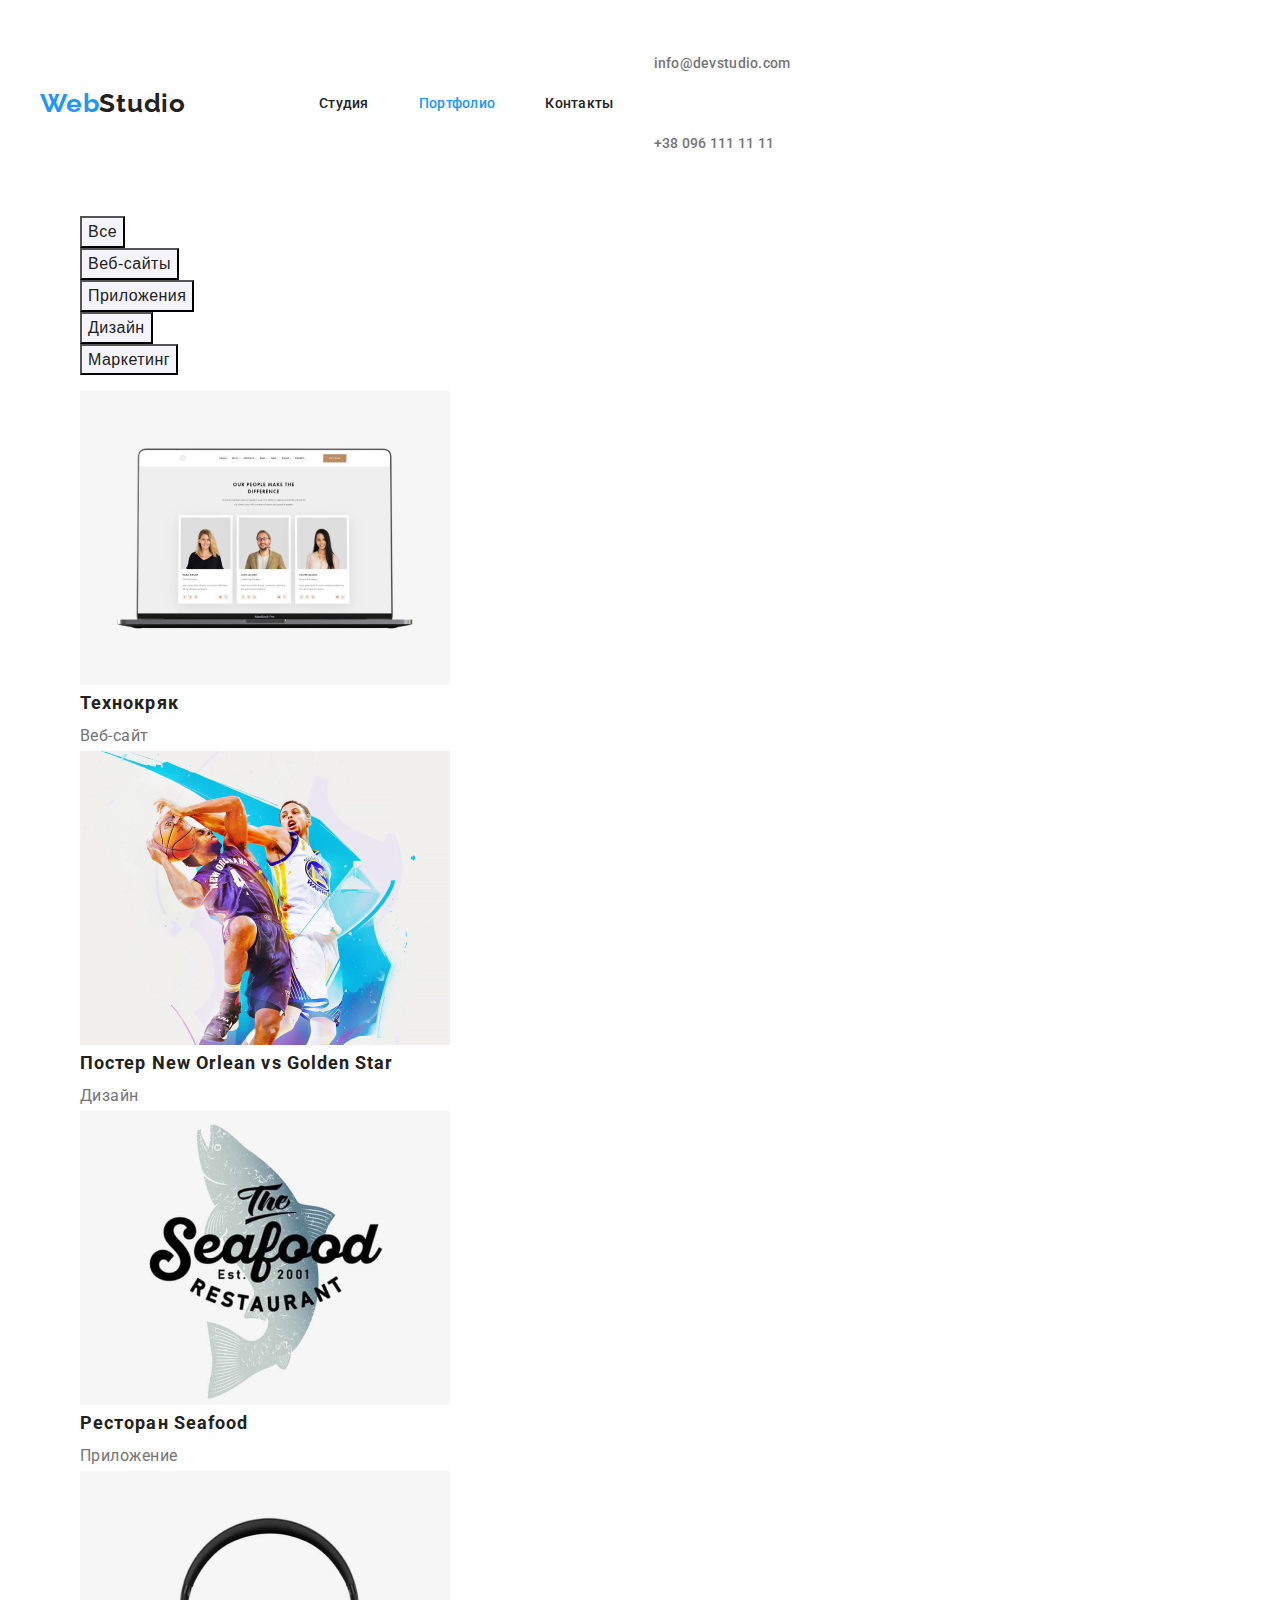
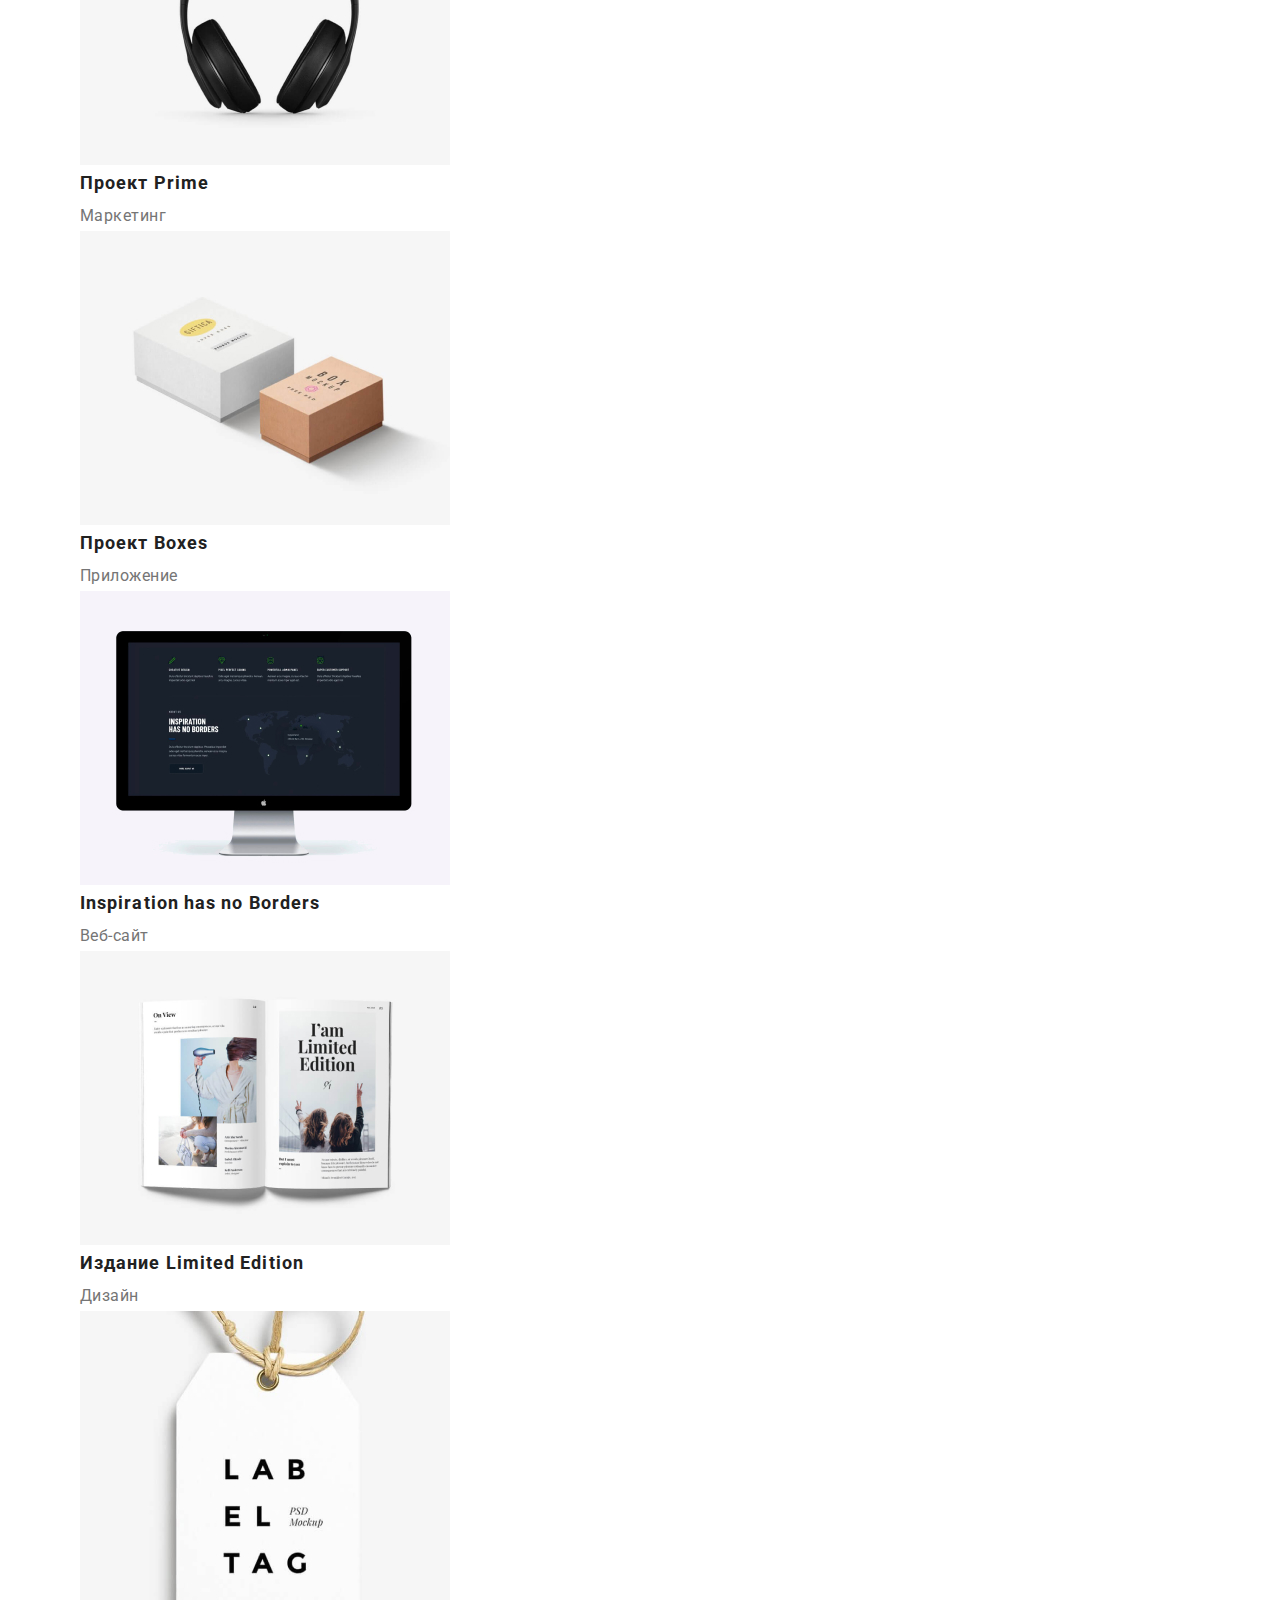
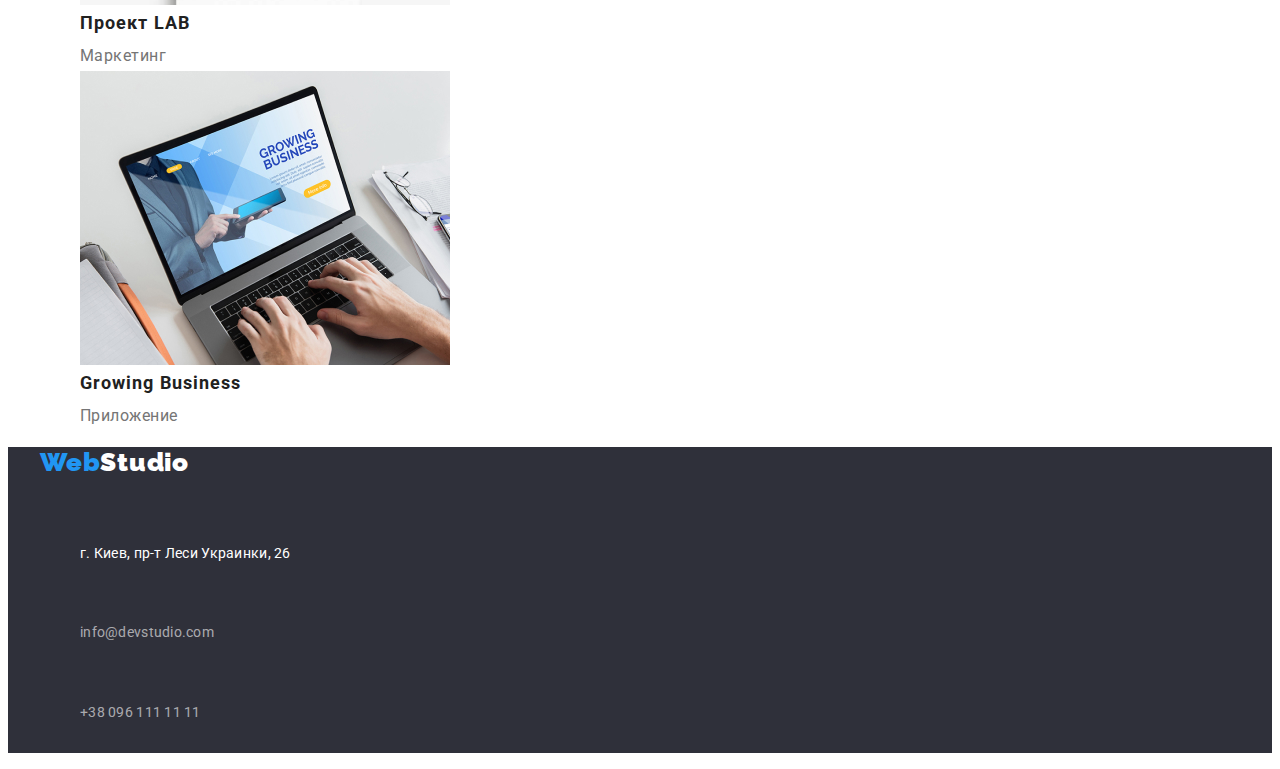
==== portfolio.html @ 12ed93af "changing" ====
<!DOCTYPE html>
<html lang="ru">
<head>
    <meta charset="UTF-8">
    <meta http-equiv="X-UA-Compatible" content="IE=edge">
    <meta name="viewport" content="width=device-width, initial-scale=1.0">
    <title>Портфолио</title>
    <link rel="preconnect" href="https://fonts.gstatic.com">
    <link href="https://fonts.googleapis.com/css2?family=Raleway:wght@700&family=Roboto:wght@400;500;700;900&display=swap"
        rel="stylesheet">
    <link rel="stylesheet" href="https://cdnjs.cloudflare.com/ajax/libs/modern-normalize/1.0.0/modern-normalize.min.css"
        integrity="sha512-ISS7cAi1PEhQ8jnbJpJZMd29NlhNj4AWYyLOSp2CE/CsHxTCu+r+t0D2yoJudVrd0/8fTVPUVDzY5Tvli75u/g=="
        crossorigin="anonymous" />
 
    <link rel="stylesheet" href="./css/styles.css">
</head>
<body>
    <!-- header-->
    <header class="header" >
        <div class="container header">
        <nav class ="navigation">
    <a class="logo logo-f link" href="./index.html"><span class="logo-web ">Web</span>Studio </a>
    <ul class="navigation-list list">
        <li class="navigation-item"><a class="navigation-link1 link" href="./index.html" >Студия</a></li>
        <li class="navigation-item"><a class="navigation-link1 link current" href="./portfolio.html" >Портфолио</a></li>
        <li class="navigation-item" ><a class="navigation-link1 link" href="" >Контакты</a>    </li>
    </ul>
</nav>
    <ul class="contact list">
        <li class="navigation-item"> <a class="navigation-link link" href="mailto:info@devstudio.com">info@devstudio.com</a></li>
        <li class="navigation-item"> <a class="navigation-link link"  href="tel:+380961111111">+38 096 111 11 11</a></li>
    </ul>
    </div>
    
    </header>

    <main>
         <!--Portfolio-->
      <section>
          <div class="container">
        <h1 class="visually-hidden">Портфолио</h1>
        
            
            <ul class="filter-list list">
                <li class="filter-item">
                    <button class="modal-btn-filter" type="button">Все</button>
                </li>
            
                <li class="filter-item">
                    <button class="modal-btn-filter" type="button">Веб-сайты</button>
                </li>
            
                <li class="filter-item">
                    <button class="modal-btn-filter" type="button">Приложения</button>
                </li>
            
                <li class="filter-item">
                    <button class="modal-btn-filter" type="button">Дизайн</button>
                </li>
            
                <li class="filter-item">
                    <button class="modal-btn-filter" type="button">Маркетинг</button>
                </li>
            </ul>
                
                <ul class="gallery-list list">
                    <li class="gallery-list-item">
                        <a class="gallery-list-link link" href="">
                            <img class="gallery-list-img" src="./images/portfolio/img1.jpg" alt="сайт веб-разработчиков">
                            <div class="image-1">
                            <h3 class="gallery-list-title">Технокряк</h3>
                            <p class="gallery-list-position">Веб-сайт</p>
                            </div>
                        </a>
                    </li>
                
                    <li class="gallery-list-item">
                        <a class="gallery-list-link link" href="">
                            <img class="gallery-list-img" src="./images/portfolio/img2.jpg" alt="баскетбольный постер">
                            <div class="image-1">
                            <h3 class="gallery-list-title">Постер New Orlean vs Golden Star</h3>
                            <p class="gallery-list-position">Дизайн</p>
                            </div>
                        </a>
                    </li>
                
                    <li class="gallery-list-item">
                        <a class="gallery-list-link link" href="">
                            <img class="gallery-list-img" src="./images/portfolio/img3.jpg" alt="логотип ресторана">
                            <div class="image-1">
                            <h3 class="gallery-list-title">Ресторан Seafood</h3>
                            <p class="gallery-list-position">Приложение</p>
                            </div>
                        </a>
                    </li>
                
                    <li class="gallery-list-item">
                        <a class="gallery-list-link link" href="">
                            <img class="gallery-list-img" src="./images/portfolio/img4.jpg" alt="наушники">
                            <div class="image-1">
                            <h3 class="gallery-list-title">Проект Prime</h3>
                            <p class="gallery-list-position">Маркетинг</p>
                            </div>
                        </a>
                    </li>
                
                    <li class="gallery-list-item">
                        <a class="gallery-list-link link" href="">
                            <img class="gallery-list-img" src="./images/portfolio/img5.jpg" alt="лежат две коробки">
                            <div class="image-1">
                            <h3 class="gallery-list-title">Проект Boxes</h3>
                            <p class="gallery-list-position">Приложение</p>
                            </div>
                        </a>
                    </li>
                
                    <li class="gallery-list-item">
                        <a class="gallery-list-link link" href="">
                            <img class="gallery-list-img" src="./images/portfolio/img6.jpg" alt="монитор на котором открыт сайт">
                            <div class="image-1">
                            <h3 class="gallery-list-title" lang="en">Inspiration has no Borders</h3>
                            <p class="gallery-list-position">Веб-сайт</p>
                            </div>
                        </a>
                    </li>
                
                    <li class="gallery-list-item">
                        <a class="gallery-list-link link" href="">
                            <img class="gallery-list-img" src="./images/portfolio/img7.jpg" alt="открытая книга">
                            <div class="image-1">
                            <h3 class="gallery-list-title">Издание Limited Edition</h3>
                            <p class="gallery-list-position">Дизайн</p>
                            </div>
                        </a>
                    </li>
                
                    <li class="gallery-list-item">
                        <a class="gallery-list-link link" href="">
                            <img class="gallery-list-img" src="./images/portfolio/img8.jpg" alt="бирка с подписью label tag ">
                            <div class="image-1">
                            <h3 class="gallery-list-title">Проект LAB</h3>
                            <p class="gallery-list-position">Маркетинг</p>
                            </div>
                        </a>
                    </li>
                
                    <li class="gallery-list-item">
                        <a class="gallery-list-link link" href="">
                            <img class="gallery-list-img" src="./images/portfolio/img9.jpg" alt="мужчина работает за ноутбуком">
                            <div class="image-1">
                            <h3 class="gallery-list-title" lang="en">Growing Business</h3>
                            <p class="gallery-list-position">Приложение</p>
                        </a>
                    </li>
                </ul>
            </div>
             </section>
            </main>

           <!--Contact information-->
    <footer class="footer">
        <div class="container">
        
        <a class="logo logo-2 link" href="./index.html"><span class="logo-web ">Web</span>Studio </a>
            <address class="address">     
         <ul class="address-list list">      
            <li class="navigation-item"><a class="navigation-2 link" href="https://goo.gl/maps/1tTXgN1BTGEtPTfN8" target="_blank" rel="noopener noreferrer"> г. Киев, пр-т Леси Украинки, 26</a></li>
            <li class="navigation-item"><a class="navigation-1 link" href="mailto:info@devstudio.com">info@devstudio.com</a></li>
            <li class="navigation-item"><a class="navigation-1 link" href="tel:380961111111">+38 096 111 11 11</a>
            </li>
        </ul>
        </address>
    </div>
    </footer>


</body>
</html>
---- css/styles.css ----
:root {
  --main-font: "Roboto", sans-serif;
  --secondary-font: "Raleway", sans-serif;
  --primary-text-colour: #757575;
  --title-text-colour: #ffffff;
  --secondary-title-text-colour: #212121;
  --primary-bg-colour: #ffffff;
  --secondary-bg-colour: #2f303a;
  --third-bg-colour: #188ce8;
  --accent-colour: #2196f3;
  --fourth-bg-colour: #f5f4fa;
  --footer-colour: rgba(255, 255, 255, 0.6);
  --our-team-color: #e5e5e5;
}
body {
  background-color: var(--primary-bg-colour);
  color: var(--primary-text-colour);
  font-family: var(--main-font);
}
h1,
h2,
h3,
p {
  margin: 0;
}
ul, {
  margin: 0;
  padding: 0;
}
img {
  display: block;
}

.link {
  text-decoration: none;
}
.list {
  list-style: none;
}
.address {
  font-style: normal;
}

.visually-hidden {
  position: absolute !important;
  clip: rect(1px 1px 1px 1px); /* IE6, IE7 */
  clip: rect(1px, 1px, 1px, 1px);
  padding: 0 !important;
  border: 0 !important;
  height: 1px !important;
  width: 1px !important;
  overflow: hidden;
}
.container {
  width: 1200px;
  margin: 0 auto;
  padding-left: 15px;
  padding-right: 15px;
}

/* COMPONENTS */
.modal-btn {
  font-weight: 700;
  font-size: 16px;
  line-height: 1.87;
  display: flex;
  align-items: center;
  text-align: center;
  letter-spacing: 0.06em;
  cursor: pointer;
  color: var(--primary-bg-colour);
  background-color: var(--accent-colour);
}
.modal-btn:hover,
.modal-btn:focus {
  background-color: var(--third-bg-colour);
  color: var(--primary-bg-colour);
}
.modal-btn-filter {
  font-weight: 500;
  font-size: 16px;
  line-height: 1.62;
  align-items: center;
  text-align: center;
  letter-spacing: 0.03em;
  cursor: pointer;
  color: var(--secondary-title-text-colour);
  background-color: var(--fourth-bg-colour);
}
.modal-btn-filter:hover,
.modal-btn-filter:focus {
  background-color: var(--accent-colour);
  color: var(--primary-bg-colour);
}
/* Logo */
.logo {
  font-family: var(--secondary-font);
  font-weight: 900;
  font-size: 26px;
  line-height: 1.19;
  letter-spacing: 0.03em;
  display: inline-block;
}
.logo-f {
  color: var(--secondary-title-text-colour);
  font-weight: bold;
  margin-right: 93px;
  padding-top: 24px;
  padding-bottom: 25px;
}
.logo-web {
  font-size: 26px;
  line-height: 1.19;
  color: var(--accent-colour);
}
.logo-2 {
  color: var(--primary-bg-colour);
  margin-bottom: 20px;
}
.work-title {
  font-weight: 700;
  font-size: 36px;
  line-height: 1.16;
  text-align: center;
  letter-spacing: 0.03em;
  color: var(--secondary-title-text-colour);
}
/*  END COMPONENTS  */
/*  HEADER  */
.header .container {
  display: flex;
  align-items: center;
}.navigation {
  display: flex;
  align-items: center;  
}
.navigation-list {
  display: flex;
  align-items: center;
}
.navigation-item:not(:last-child) {
  margin-right: 50px;
}
.navigation-list {
  display: flex;
  align-items: center;
  margin-left: auto;
}
.navigation-item:not(:last-child) {
  margin-right: 50px;
}


.navigation-link {
  font-family: var(--main-font);
  font-weight: 500;
  font-size: 14px;
  line-height: 1.14;
  letter-spacing: 0.02em;
  color: var(--primary-text-colour);
  padding-top: 32px;
  padding-bottom: 32px;
  display: block;
}
.navigation-link1 {
  font-family: var(--main-font);
  font-weight: 500;
  font-size: 14px;
  line-height: 1.14;
  letter-spacing: 0.02em;
  color: var(--secondary-title-text-colour);
  padding-top: 32px;
  padding-bottom: 32px;
  display: block;
}
.navigation-1 {
  font-family: var(--main-font);
  font-weight: 400;
  font-size: 14px;
  line-height: 1.14;
  letter-spacing: 0.02em;
  color: var(--footer-colour);
  padding-top: 32px;
  padding-bottom: 32px;
  display: block;
}
.navigation-2 {
  font-family: var(--main-font);
  font: weight 400px; 
  font-size: 14px;
  line-height: 1.14;
  letter-spacing: 0.02em;
  color: var(--title-text-colour);
  padding-top: 32px;
  padding-bottom: 32px;
  display: block;
}
.navigation-link1:hover,
.navigation-link1:focus,
.navigation-link1:active {
  color: var(--accent-colour);
}
.navigation-link:hover,
.navigation-link:focus,
.navigation-link:active {
  color: var(--accent-colour);
}
.current {
  color: var(--accent-colour);
}
/*  END HEADER  */
/*   HERO  */
.hero {
  background-color: var(--secondary-bg-colour);
}
.hero-title {
  font-weight: 700;
  font-size: 44px;
  line-height: 1.36;
  text-align: center;
  letter-spacing: 0.06em;
  text-transform: uppercase;
  color: var(--primary-bg-colour);
}
/*  END HERO  */
/*     SOFTSKILLS    */
.feature-title {
  font-weight: 700;
  font-size: 14px;
  line-height: 1.14;
  letter-spacing: 0.03em;
  text-transform: uppercase;
  color: var(--secondary-title-text-colour);
}
.feature-text {
  font-weight: 400;
  font-size: 14px;
  line-height: 1.71;
  letter-spacing: 0.03em;
}
/*   END SOFTSKILLS */
/*    What we are we doing   */
/*    END What  we are doing  */
/*  OUR TEAM   */
.team-list-title {
  font-weight: 500;
  font-size: 16px;
  line-height: 1.19;
  text-align: center;
  letter-spacing: 0.03em;
  color: var(--secondary-title-text-colour);
}
.team-list-position {
  font-weight: 400;
  font-size: 16px;
  line-height: 1.19;
  text-align: center;
  letter-spacing: 0.03em;
}
.team {
  background-color: var(--our-team-color);
}
/*      END OUR TEAM       */
/*   FOOTER     */
.footer {
  background-color: var(--secondary-bg-colour);
}
/*   END FOOTER   */
/*   GALLERY  */
.gallery-list-title {
  font-weight: 700;
  font-size: 18px;
  line-height: 2;
  letter-spacing: 0.06em;
  color: var(--secondary-title-text-colour);
}
.gallery-list-position {
  font-weight: 400;
  font-size: 16px;
  line-height: 1.87;
  letter-spacing: 0.03em;
  color: var(--primary-text-colour);
}
/*  END GALLERY    */
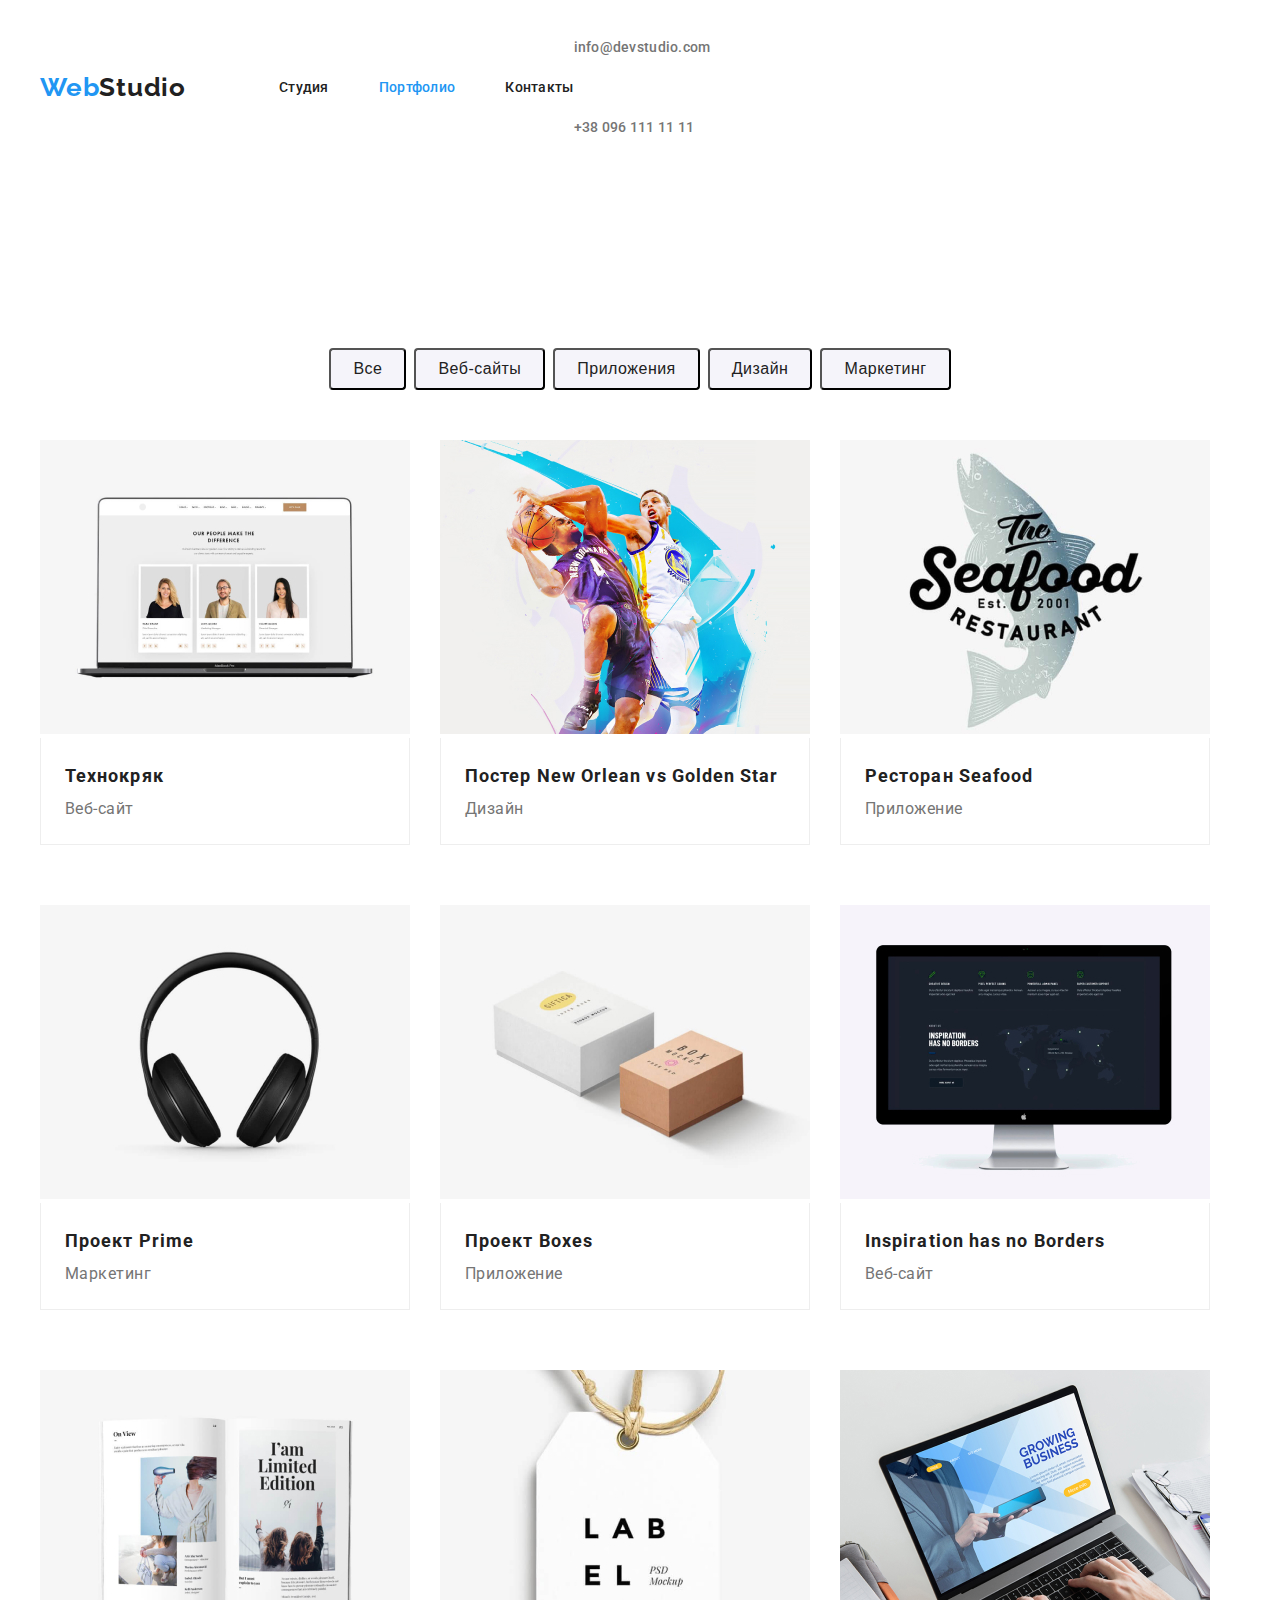
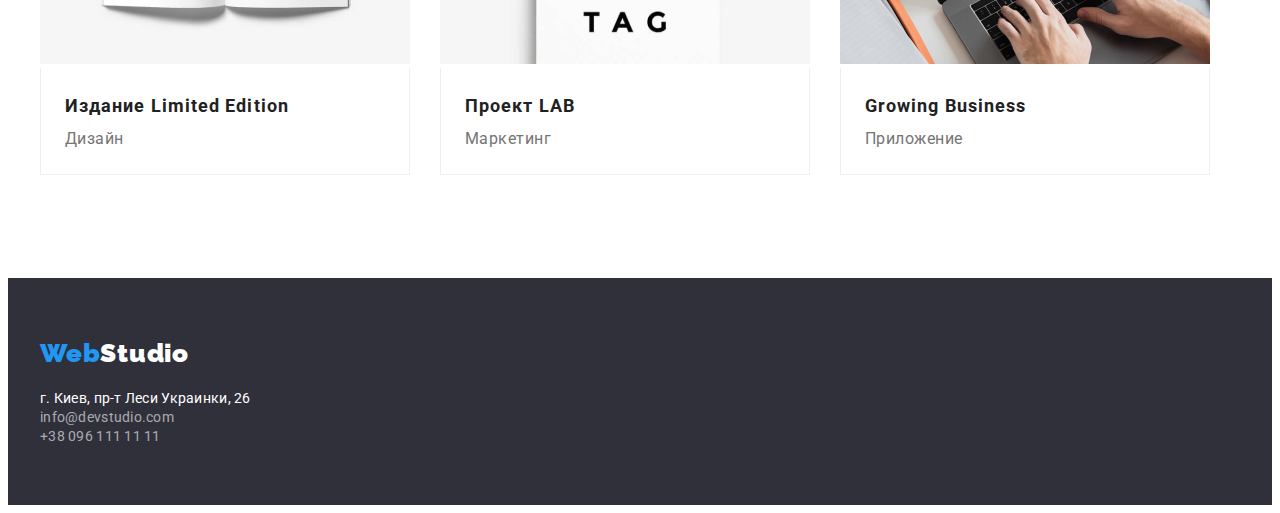
==== commit e2b7322d: "changing" ====
--- a/portfolio.html
+++ b/portfolio.html
@@ -36,7 +36,7 @@
 
     <main>
          <!--Portfolio-->
-      <section>
+      <section  class="gallery">
           <div class="container">
         <h1 class="visually-hidden">Портфолио</h1>
         
--- a/css/styles.css
+++ b/css/styles.css
@@ -23,11 +23,12 @@
 p {
   margin: 0;
 }
-ul, {
+ul,
+ol {
   margin: 0;
   padding: 0;
 }
-img {
+.img {
   display: block;
 }
 
@@ -59,39 +60,8 @@
 }
 
 /* COMPONENTS */
-.modal-btn {
-  font-weight: 700;
-  font-size: 16px;
-  line-height: 1.87;
-  display: flex;
-  align-items: center;
-  text-align: center;
-  letter-spacing: 0.06em;
-  cursor: pointer;
-  color: var(--primary-bg-colour);
-  background-color: var(--accent-colour);
-}
-.modal-btn:hover,
-.modal-btn:focus {
-  background-color: var(--third-bg-colour);
-  color: var(--primary-bg-colour);
-}
-.modal-btn-filter {
-  font-weight: 500;
-  font-size: 16px;
-  line-height: 1.62;
-  align-items: center;
-  text-align: center;
-  letter-spacing: 0.03em;
-  cursor: pointer;
-  color: var(--secondary-title-text-colour);
-  background-color: var(--fourth-bg-colour);
-}
-.modal-btn-filter:hover,
-.modal-btn-filter:focus {
-  background-color: var(--accent-colour);
-  color: var(--primary-bg-colour);
-}
+
+
 /* Logo */
 .logo {
   font-family: var(--secondary-font);
@@ -173,28 +143,7 @@
   padding-bottom: 32px;
   display: block;
 }
-.navigation-1 {
-  font-family: var(--main-font);
-  font-weight: 400;
-  font-size: 14px;
-  line-height: 1.14;
-  letter-spacing: 0.02em;
-  color: var(--footer-colour);
-  padding-top: 32px;
-  padding-bottom: 32px;
-  display: block;
-}
-.navigation-2 {
-  font-family: var(--main-font);
-  font: weight 400px; 
-  font-size: 14px;
-  line-height: 1.14;
-  letter-spacing: 0.02em;
-  color: var(--title-text-colour);
-  padding-top: 32px;
-  padding-bottom: 32px;
-  display: block;
-}
+
 .navigation-link1:hover,
 .navigation-link1:focus,
 .navigation-link1:active {
@@ -212,6 +161,14 @@
 /*   HERO  */
 .hero {
   background-color: var(--secondary-bg-colour);
+  text-align: center;
+  padding-top: 0;
+  padding-bottom: 0;
+  margin-bottom: 94px;
+}
+.hero .container {
+  padding-top: 200px;
+  padding-bottom: 200px;
 }
 .hero-title {
   font-weight: 700;
@@ -221,9 +178,49 @@
   letter-spacing: 0.06em;
   text-transform: uppercase;
   color: var(--primary-bg-colour);
+  margin-bottom: 30px;
+}
+.modal-btn {
+  font-weight: 700;
+  font-size: 16px;
+  line-height: 1.87;
+  display: flex;
+  align-items: center;
+  text-align: center;
+  letter-spacing: 0.06em;
+  cursor: pointer;
+  color: var(--primary-bg-colour);
+  background-color: var(--accent-colour);
+  display: inline-block;
+  padding: 10px 32px;
+  min-width: 200px;
+  min-height: 50px;
+  box-shadow: 0px 4px 4px rgba(0, 0, 0, 0.15);
+  border-radius: 4px;
+}
+
+.modal-btn:hover,
+.modal-btn:focus {
+  background-color: var(--third-bg-colour);
+  color: var(--primary-bg-colour);
 }
 /*  END HERO  */
 /*     SOFTSKILLS    */
+.feature {
+  margin-bottom: 94px;
+}
+.container .feature-list {
+  display: flex;
+}
+.feature-list .feature-list-item {
+  width: calc(100%/4-90px);
+  margin-right: 30px;
+
+}
+.feature-list .feature-list-item:last-child {
+  margin-right: 0;
+}
+
 .feature-title {
   font-weight: 700;
   font-size: 14px;
@@ -231,6 +228,7 @@
   letter-spacing: 0.03em;
   text-transform: uppercase;
   color: var(--secondary-title-text-colour);
+  margin-bottom: 10px;
 }
 .feature-text {
   font-weight: 400;
@@ -240,8 +238,57 @@
 }
 /*   END SOFTSKILLS */
 /*    What we are we doing   */
+
+.work {
+  padding-top: 94px;
+  padding-bottom: 94px;
+}
+
+.work-list {
+  display: flex;
+}
+.work-list .item {
+  width: calc(100%/3-60px);
+  margin-right: 30px;
+} 
+ .work-list .item :last-child {
+  margin-right: 0;
+}
+
 /*    END What  we are doing  */
 /*  OUR TEAM   */
+.team .container {
+  padding-top: 94px;
+  padding-bottom: 94px;
+}
+.work-title {
+  margin-bottom: 50px;
+}
+
+.team-list {
+  display: flex;
+}
+.team-list .team-list-item {
+  width: calc(100%/4-90px);
+  margin-right: 30px;
+  background: var(--primary-bg-colour);
+
+  box-shadow: 0px 1px 3px rgba(0, 0, 0, 0.12), 0px 1px 1px rgba(0, 0, 0, 0.14), 0px 2px 1px rgba(0, 0, 0, 0.2);
+  border-radius: 0px 0px 4px 4px;
+  
+}
+.team-list .team-list-item:last-child {
+  margin-right: o;
+}
+.image {
+  padding-top: 30px;
+  padding-bottom: 30px;
+  text-align: center;
+}
+
+.team-list-img {
+  margin-bottom: 30px;
+}
 .team-list-title {
   font-weight: 500;
   font-size: 16px;
@@ -249,6 +296,7 @@
   text-align: center;
   letter-spacing: 0.03em;
   color: var(--secondary-title-text-colour);
+  margin-bottom: 10px;
 }
 .team-list-position {
   font-weight: 400;
@@ -265,13 +313,114 @@
 .footer {
   background-color: var(--secondary-bg-colour);
 }
+.footer .container {
+  padding-top: 60px;
+  padding-bottom: 60px;
+}
+.navigation-1 {
+  font-family: var(--main-font);
+  font-weight: 400;
+  font-size: 14px;
+  line-height: 1.14;
+  letter-spacing: 0.02em;
+  color: var(--footer-colour); 
+}
+.navigation-2 {
+  font-family: var(--main-font);
+  font: weight 400px; 
+  font-size: 14px;
+  line-height: 1.14;
+  letter-spacing: 0.02em;
+  color: var(--title-text-colour);
+  }
+
+
 /*   END FOOTER   */
 /*   GALLERY  */
+.border-header {
+  border-bottom: 1px solid #ececec;
+}
+.filter-list {
+  display: flex;
+  justify-content: center;
+}
+.filter-item {
+  margin-bottom: 50px;
+}
+.filter-item:not(:last-child) {
+  margin-right: 8px;
+}
+.modal-btn-filter {
+  font-weight: 500;
+  font-size: 16px;
+  line-height: 1.62;
+  align-items: center;
+  text-align: center;
+  letter-spacing: 0.03em;
+  cursor: pointer;
+  display: inline-block;
+  color: var(--secondary-title-text-colour);
+  background-color: var(--fourth-bg-colour);
+  border-radius: 4px;
+  padding: 6px 22px;
+
+  min-width: 73px;
+}
+.modal-btn-filter:hover,
+.modal-btn-filter:focus {
+  background-color: var(--accent-colour);
+  color: var(--primary-bg-colour);
+  box-shadow: 0px 3px 1px rgba(0, 0, 0, 0.1), 0px 1px 2px rgba(0, 0, 0, 0.08),
+    0px 2px 2px rgba(0, 0, 0, 0.12);
+  border-radius: 4px;
+  border-color: var(--accent-color);
+} 
+
+.gallery {
+  padding-top: 180px;
+  padding-bottom: 88px;
+}
+.gallery-list-item {
+  width: calc(100%/3-60px);
+  margin-right: 30px;
+  padding-bottom: 30px;
+  background: var(--primary-bg-colour);
+}
 .gallery-list-title {
   font-weight: 700;
   font-size: 18px;
   line-height: 2;
   letter-spacing: 0.06em;
+  color: var(--secondary-title-text-colour);
+}
+.gallery-list-item:nth-child(3n) {
+  margin-right: 0;
+}
+.gallery-list-item:nth-last-child(-n + 3) {
+  margin-bottom: 0;
+}
+.gallery-list {
+  display: flex;
+  flex-wrap: wrap;
+  margin: -15px;
+}
+.gallery-list-item {
+  margin: 15px;
+  width: 370px;
+}
+.image-1 {
+  padding: 20px 24px;
+  background: #ffffff;
+  border-right: 1px solid #eeeeee;
+  border-bottom: 1px solid #eeeeee;
+  border-left: 1px solid #eeeeee;
+}
+.gallery-list-title {
+  font-weight: 700;
+  font-size: 18px;
+  line-height: 2;
+  letter-spacing: 0.06em;
+
   color: var(--secondary-title-text-colour);
 }
 .gallery-list-position {
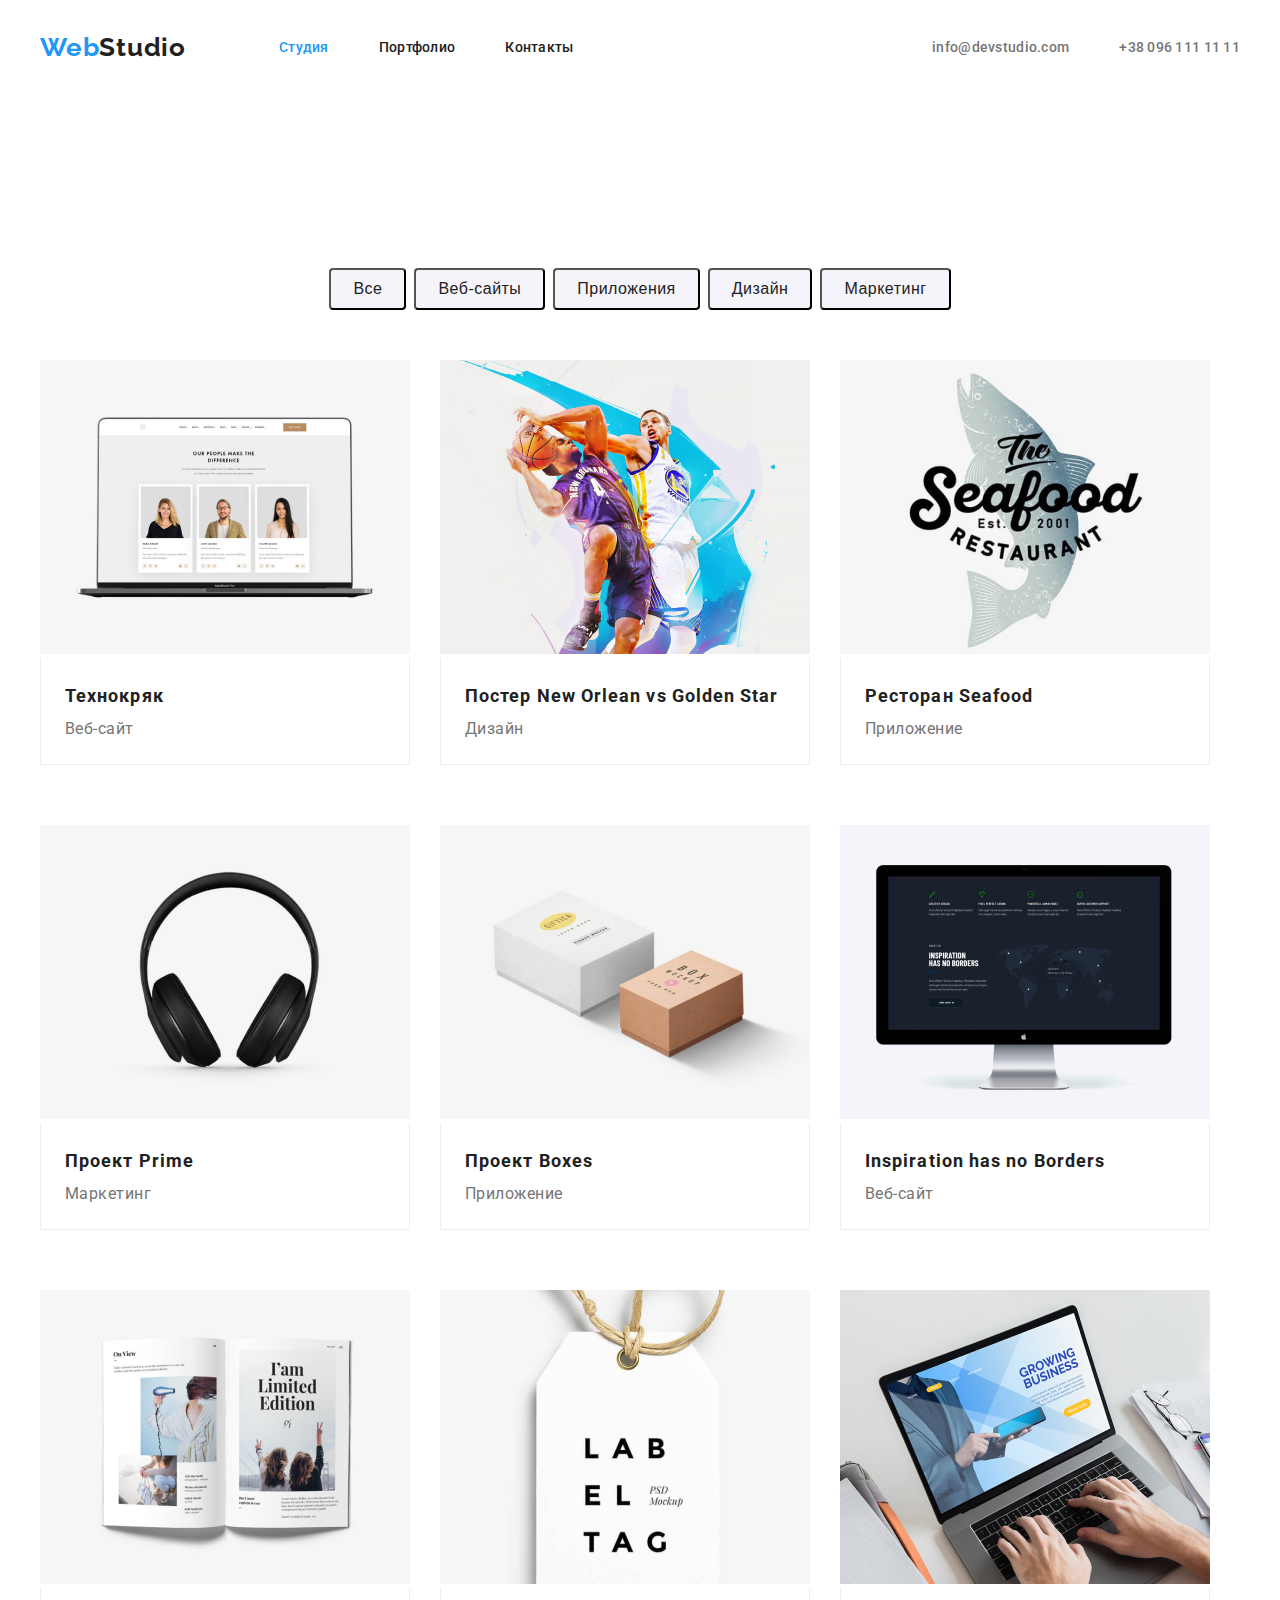
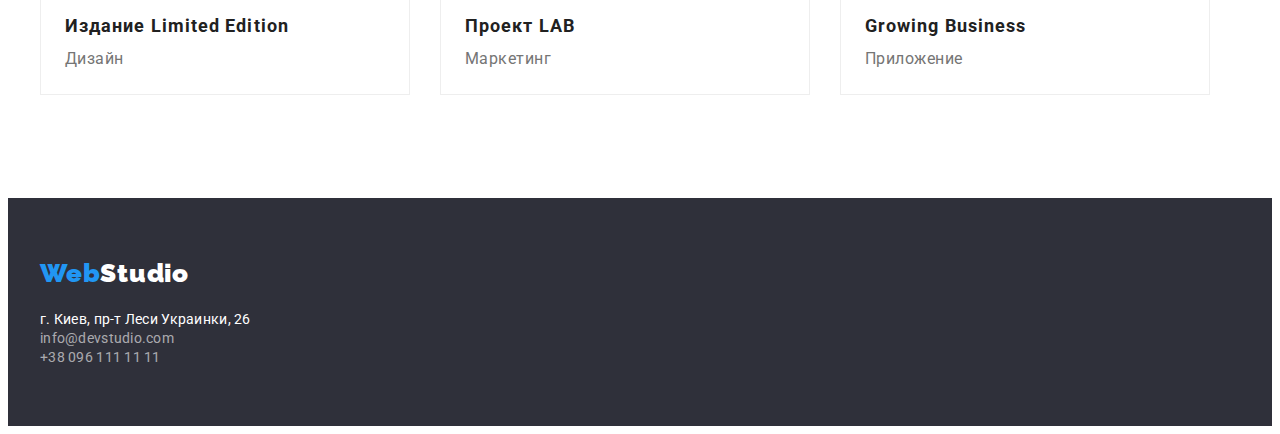
==== commit 77f0b84a: "changing" ====
--- a/portfolio.html
+++ b/portfolio.html
@@ -21,22 +21,21 @@
         <nav class ="navigation">
     <a class="logo logo-f link" href="./index.html"><span class="logo-web ">Web</span>Studio </a>
     <ul class="navigation-list list">
-        <li class="navigation-item"><a class="navigation-link1 link" href="./index.html" >Студия</a></li>
-        <li class="navigation-item"><a class="navigation-link1 link current" href="./portfolio.html" >Портфолио</a></li>
+        <li class="navigation-item"><a class="navigation-link1 link current" href="./portfolio.html" >Студия</a></li>
+        <li class="navigation-item"><a class="navigation-link1 link" href="./portfolio.html" >Портфолио</a></li>
         <li class="navigation-item" ><a class="navigation-link1 link" href="" >Контакты</a>    </li>
     </ul>
 </nav>
-    <ul class="contact list">
+    <ul class="navigation-list list">
         <li class="navigation-item"> <a class="navigation-link link" href="mailto:info@devstudio.com">info@devstudio.com</a></li>
         <li class="navigation-item"> <a class="navigation-link link"  href="tel:+380961111111">+38 096 111 11 11</a></li>
     </ul>
-    </div>
-    
+</div>
     </header>
 
     <main>
          <!--Portfolio-->
-      <section  class="gallery">
+         <section class="gallery">
           <div class="container">
         <h1 class="visually-hidden">Портфолио</h1>
         
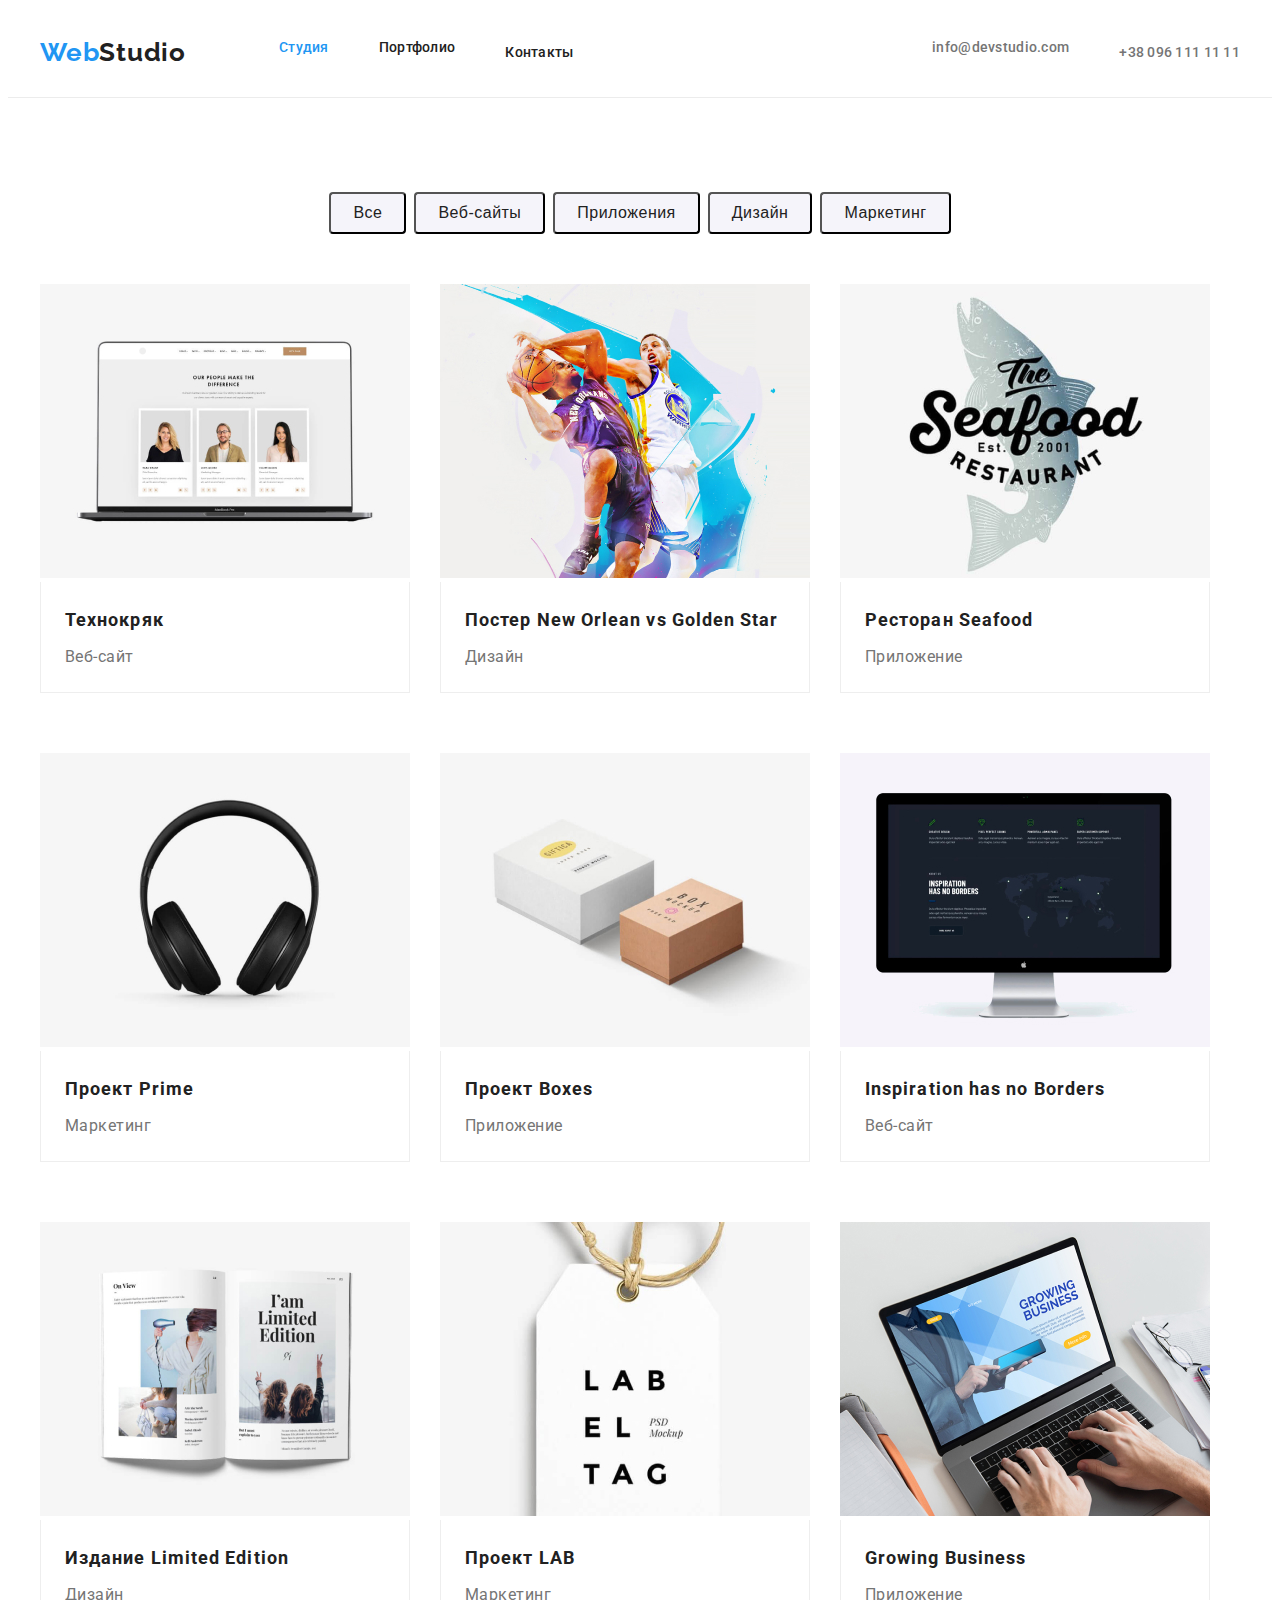
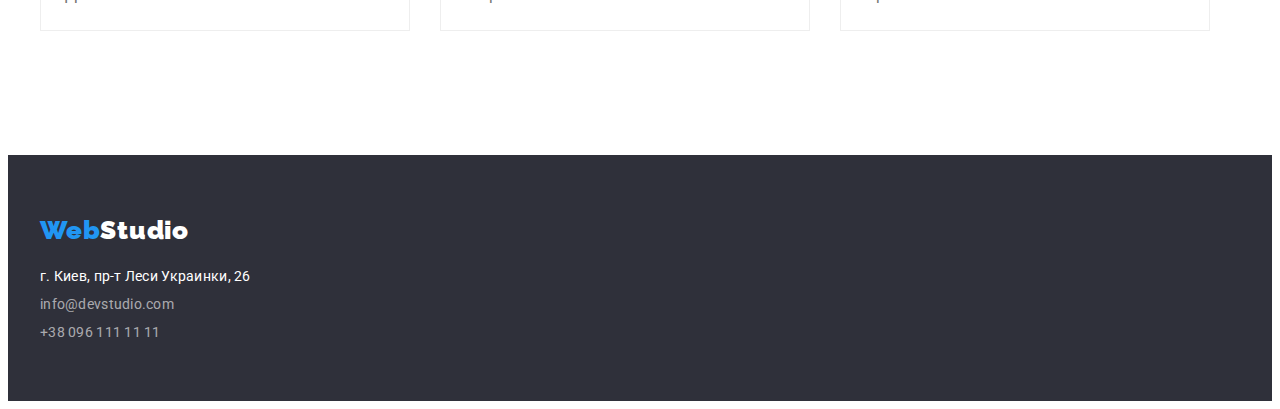
==== commit c4e7b991: "changing" ====
--- a/portfolio.html
+++ b/portfolio.html
@@ -16,7 +16,7 @@
 </head>
 <body>
     <!-- header-->
-    <header class="header" >
+    <header class="header border-header" >
         <div class="container header">
         <nav class ="navigation">
     <a class="logo logo-f link" href="./index.html"><span class="logo-web ">Web</span>Studio </a>
@@ -67,7 +67,7 @@
                         <a class="gallery-list-link link" href="">
                             <img class="gallery-list-img" src="./images/portfolio/img1.jpg" alt="сайт веб-разработчиков">
                             <div class="image-1">
-                            <h3 class="gallery-list-title">Технокряк</h3>
+                            <h2 class="gallery-list-title">Технокряк</h2>
                             <p class="gallery-list-position">Веб-сайт</p>
                             </div>
                         </a>
@@ -77,7 +77,7 @@
                         <a class="gallery-list-link link" href="">
                             <img class="gallery-list-img" src="./images/portfolio/img2.jpg" alt="баскетбольный постер">
                             <div class="image-1">
-                            <h3 class="gallery-list-title">Постер New Orlean vs Golden Star</h3>
+                            <h2 class="gallery-list-title">Постер New Orlean vs Golden Star</h2>
                             <p class="gallery-list-position">Дизайн</p>
                             </div>
                         </a>
@@ -87,7 +87,7 @@
                         <a class="gallery-list-link link" href="">
                             <img class="gallery-list-img" src="./images/portfolio/img3.jpg" alt="логотип ресторана">
                             <div class="image-1">
-                            <h3 class="gallery-list-title">Ресторан Seafood</h3>
+                            <h2 class="gallery-list-title">Ресторан Seafood</h2>
                             <p class="gallery-list-position">Приложение</p>
                             </div>
                         </a>
@@ -97,7 +97,7 @@
                         <a class="gallery-list-link link" href="">
                             <img class="gallery-list-img" src="./images/portfolio/img4.jpg" alt="наушники">
                             <div class="image-1">
-                            <h3 class="gallery-list-title">Проект Prime</h3>
+                            <h2 class="gallery-list-title">Проект Prime</h2>
                             <p class="gallery-list-position">Маркетинг</p>
                             </div>
                         </a>
@@ -107,7 +107,7 @@
                         <a class="gallery-list-link link" href="">
                             <img class="gallery-list-img" src="./images/portfolio/img5.jpg" alt="лежат две коробки">
                             <div class="image-1">
-                            <h3 class="gallery-list-title">Проект Boxes</h3>
+                            <h2 class="gallery-list-title">Проект Boxes</h2>
                             <p class="gallery-list-position">Приложение</p>
                             </div>
                         </a>
@@ -117,7 +117,7 @@
                         <a class="gallery-list-link link" href="">
                             <img class="gallery-list-img" src="./images/portfolio/img6.jpg" alt="монитор на котором открыт сайт">
                             <div class="image-1">
-                            <h3 class="gallery-list-title" lang="en">Inspiration has no Borders</h3>
+                            <h2 class="gallery-list-title" lang="en">Inspiration has no Borders</h2>
                             <p class="gallery-list-position">Веб-сайт</p>
                             </div>
                         </a>
@@ -127,7 +127,7 @@
                         <a class="gallery-list-link link" href="">
                             <img class="gallery-list-img" src="./images/portfolio/img7.jpg" alt="открытая книга">
                             <div class="image-1">
-                            <h3 class="gallery-list-title">Издание Limited Edition</h3>
+                            <h2 class="gallery-list-title">Издание Limited Edition</h2>
                             <p class="gallery-list-position">Дизайн</p>
                             </div>
                         </a>
@@ -137,7 +137,7 @@
                         <a class="gallery-list-link link" href="">
                             <img class="gallery-list-img" src="./images/portfolio/img8.jpg" alt="бирка с подписью label tag ">
                             <div class="image-1">
-                            <h3 class="gallery-list-title">Проект LAB</h3>
+                            <h2 class="gallery-list-title">Проект LAB</h2>
                             <p class="gallery-list-position">Маркетинг</p>
                             </div>
                         </a>
@@ -147,7 +147,7 @@
                         <a class="gallery-list-link link" href="">
                             <img class="gallery-list-img" src="./images/portfolio/img9.jpg" alt="мужчина работает за ноутбуком">
                             <div class="image-1">
-                            <h3 class="gallery-list-title" lang="en">Growing Business</h3>
+                            <h2 class="gallery-list-title" lang="en">Growing Business</h2>
                             <p class="gallery-list-position">Приложение</p>
                         </a>
                     </li>
--- a/css/styles.css
+++ b/css/styles.css
@@ -10,7 +10,7 @@
   --accent-colour: #2196f3;
   --fourth-bg-colour: #f5f4fa;
   --footer-colour: rgba(255, 255, 255, 0.6);
-  --our-team-color: #e5e5e5;
+  --our-team-color: #f5f4fa;
 }
 body {
   background-color: var(--primary-bg-colour);
@@ -28,6 +28,7 @@
   margin: 0;
   padding: 0;
 }
+
 .img {
   display: block;
 }
@@ -162,10 +163,8 @@
 .hero {
   background-color: var(--secondary-bg-colour);
   text-align: center;
-  padding-top: 0;
-  padding-bottom: 0;
-  margin-bottom: 94px;
-}
+}
+
 .hero .container {
   padding-top: 200px;
   padding-bottom: 200px;
@@ -194,7 +193,7 @@
   display: inline-block;
   padding: 10px 32px;
   min-width: 200px;
-  min-height: 50px;
+  border-style:none;
   box-shadow: 0px 4px 4px rgba(0, 0, 0, 0.15);
   border-radius: 4px;
 }
@@ -207,15 +206,15 @@
 /*  END HERO  */
 /*     SOFTSKILLS    */
 .feature {
-  margin-bottom: 94px;
+  margin-top: 94px;
 }
 .container .feature-list {
   display: flex;
 }
 .feature-list .feature-list-item {
-  width: calc(100%/4-90px);
+  width: calc((100%-90px) / 4);
   margin-right: 30px;
-
+  margin-left: 0;
 }
 .feature-list .feature-list-item:last-child {
   margin-right: 0;
@@ -257,10 +256,13 @@
 
 /*    END What  we are doing  */
 /*  OUR TEAM   */
-.team .container {
+
+.team {
+  background-color: var(--our-team-color);
   padding-top: 94px;
   padding-bottom: 94px;
 }
+
 .work-title {
   margin-bottom: 50px;
 }
@@ -268,8 +270,8 @@
 .team-list {
   display: flex;
 }
-.team-list .team-list-item {
-  width: calc(100%/4-90px);
+.team-list .team-list-item  {
+  width: calc((100% - 90px) / 4);
   margin-right: 30px;
   background: var(--primary-bg-colour);
 
@@ -278,17 +280,15 @@
   
 }
 .team-list .team-list-item:last-child {
-  margin-right: o;
-}
+  margin-right: 0;
+}
+
 .image {
-  padding-top: 30px;
-  padding-bottom: 30px;
-  text-align: center;
-}
-
-.team-list-img {
-  margin-bottom: 30px;
-}
+  padding: 30px 40 px;
+  text-align: center;
+}
+
+
 .team-list-title {
   font-weight: 500;
   font-size: 16px;
@@ -305,9 +305,7 @@
   text-align: center;
   letter-spacing: 0.03em;
 }
-.team {
-  background-color: var(--our-team-color);
-}
+
 /*      END OUR TEAM       */
 /*   FOOTER     */
 .footer {
@@ -334,6 +332,11 @@
   color: var(--title-text-colour);
   }
 
+.navigation-item:not(:last-child) 
+{
+    margin-bottom: 9px;
+  }
+
 
 /*   END FOOTER   */
 /*   GALLERY  */
@@ -343,10 +346,9 @@
 .filter-list {
   display: flex;
   justify-content: center;
-}
-.filter-item {
   margin-bottom: 50px;
 }
+
 .filter-item:not(:last-child) {
   margin-right: 8px;
 }
@@ -377,8 +379,8 @@
 } 
 
 .gallery {
-  padding-top: 180px;
-  padding-bottom: 88px;
+  padding-top: 94px;
+  padding-bottom: 94px;
 }
 .gallery-list-item {
   width: calc(100%/3-60px);
@@ -392,13 +394,9 @@
   line-height: 2;
   letter-spacing: 0.06em;
   color: var(--secondary-title-text-colour);
-}
-.gallery-list-item:nth-child(3n) {
-  margin-right: 0;
-}
-.gallery-list-item:nth-last-child(-n + 3) {
-  margin-bottom: 0;
-}
+  margin-bottom: 4px;
+}
+
 .gallery-list {
   display: flex;
   flex-wrap: wrap;
@@ -408,6 +406,7 @@
   margin: 15px;
   width: 370px;
 }
+
 .image-1 {
   padding: 20px 24px;
   background: #ffffff;
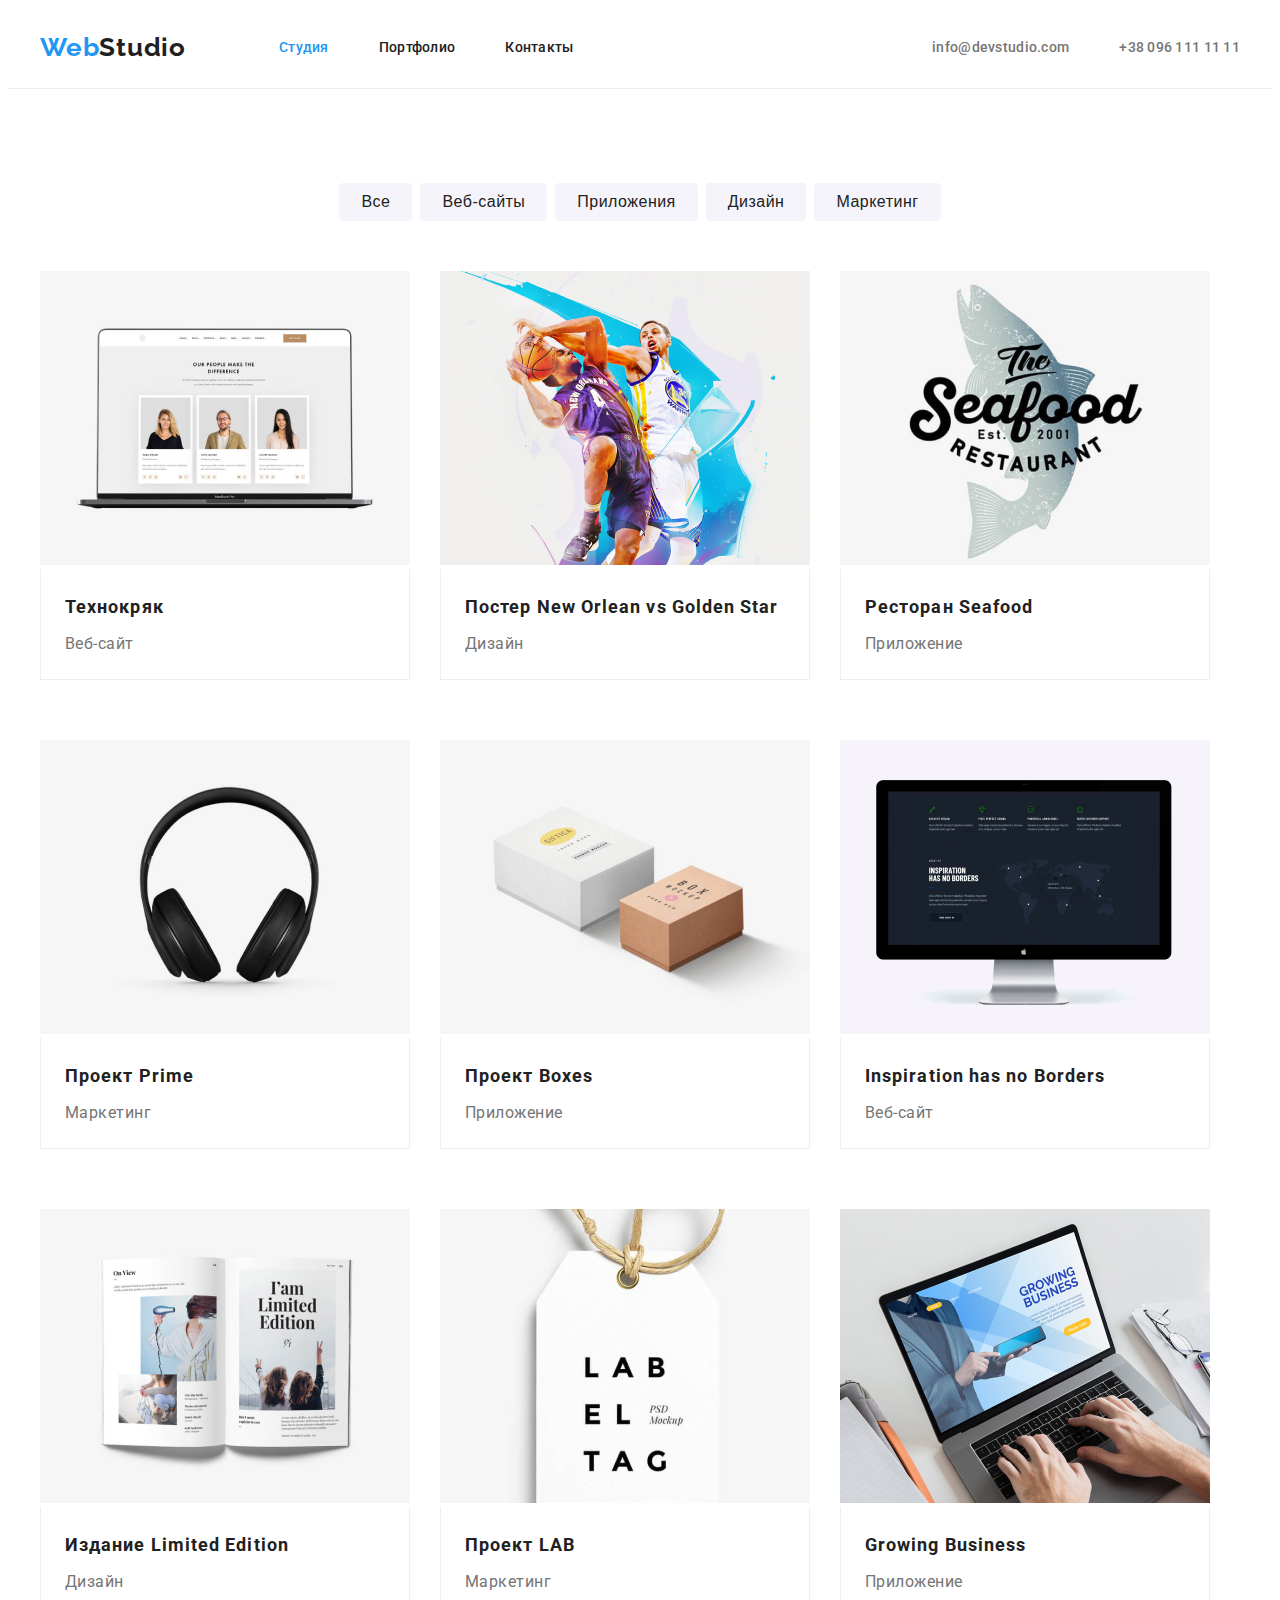
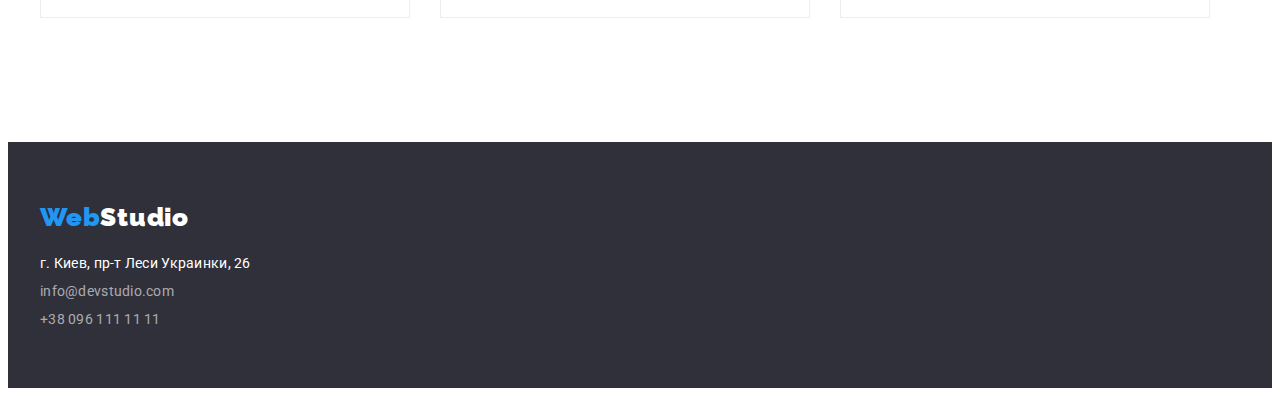
==== commit a8c3ec13: "changing" ====
--- a/portfolio.html
+++ b/portfolio.html
@@ -21,7 +21,7 @@
         <nav class ="navigation">
     <a class="logo logo-f link" href="./index.html"><span class="logo-web ">Web</span>Studio </a>
     <ul class="navigation-list list">
-        <li class="navigation-item"><a class="navigation-link1 link current" href="./portfolio.html" >Студия</a></li>
+        <li class="navigation-item"><a class="navigation-link1 link current" href="./index.html" >Студия</a></li>
         <li class="navigation-item"><a class="navigation-link1 link" href="./portfolio.html" >Портфолио</a></li>
         <li class="navigation-item" ><a class="navigation-link1 link" href="" >Контакты</a>    </li>
     </ul>
@@ -163,9 +163,9 @@
         <a class="logo logo-2 link" href="./index.html"><span class="logo-web ">Web</span>Studio </a>
             <address class="address">     
          <ul class="address-list list">      
-            <li class="navigation-item"><a class="navigation-2 link" href="https://goo.gl/maps/1tTXgN1BTGEtPTfN8" target="_blank" rel="noopener noreferrer"> г. Киев, пр-т Леси Украинки, 26</a></li>
-            <li class="navigation-item"><a class="navigation-1 link" href="mailto:info@devstudio.com">info@devstudio.com</a></li>
-            <li class="navigation-item"><a class="navigation-1 link" href="tel:380961111111">+38 096 111 11 11</a>
+            <li class="navigation-item-1"><a class="navigation-2 link" href="https://goo.gl/maps/1tTXgN1BTGEtPTfN8" target="_blank" rel="noopener noreferrer"> г. Киев, пр-т Леси Украинки, 26</a></li>
+            <li class="navigation-item-1"><a class="navigation-1 link" href="mailto:info@devstudio.com">info@devstudio.com</a></li>
+            <li class="navigation-item-1"><a class="navigation-1 link" href="tel:380961111111">+38 096 111 11 11</a>
             </li>
         </ul>
         </address>
--- a/css/styles.css
+++ b/css/styles.css
@@ -284,7 +284,7 @@
 }
 
 .image {
-  padding: 30px 40 px;
+  padding: 30px 35px;
   text-align: center;
 }
 
@@ -332,7 +332,7 @@
   color: var(--title-text-colour);
   }
 
-.navigation-item:not(:last-child) 
+.navigation-item-1:not(:last-child) 
 {
     margin-bottom: 9px;
   }
@@ -367,6 +367,7 @@
   padding: 6px 22px;
 
   min-width: 73px;
+  border-style: none;
 }
 .modal-btn-filter:hover,
 .modal-btn-filter:focus {
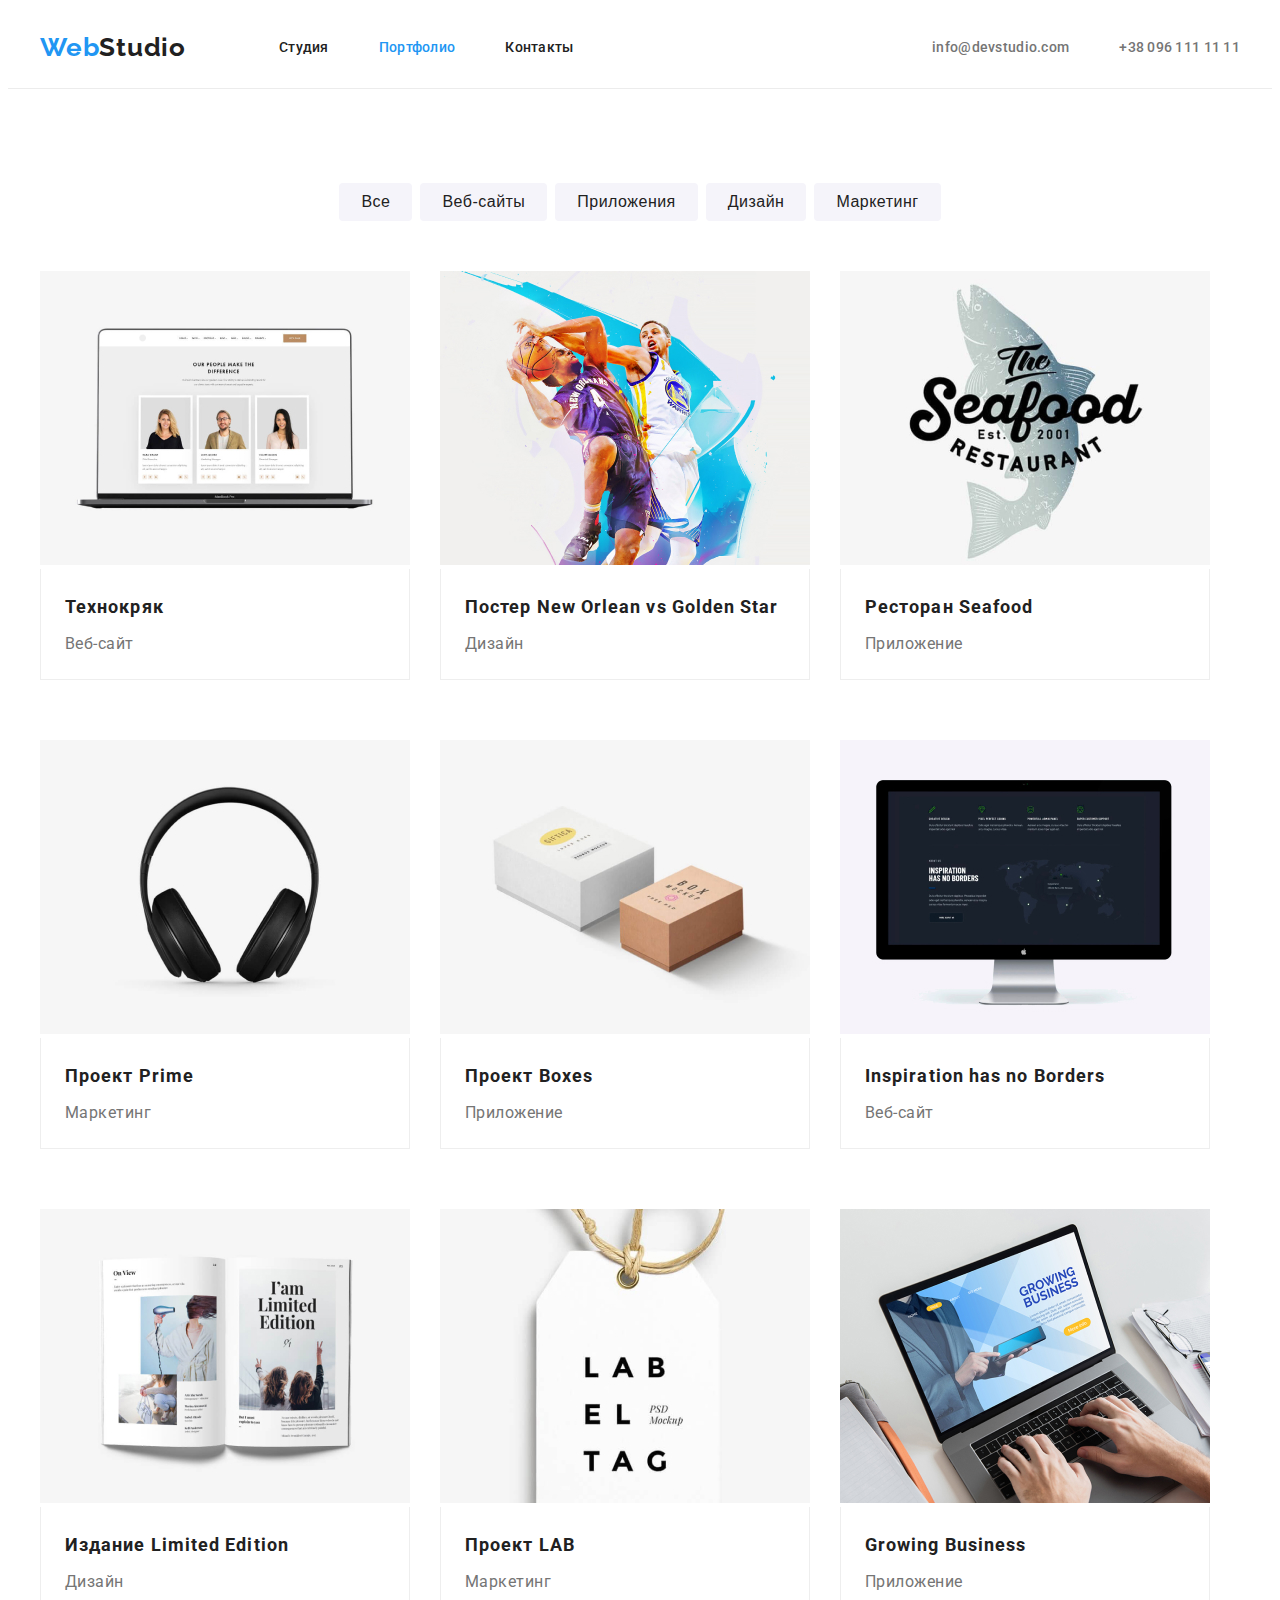
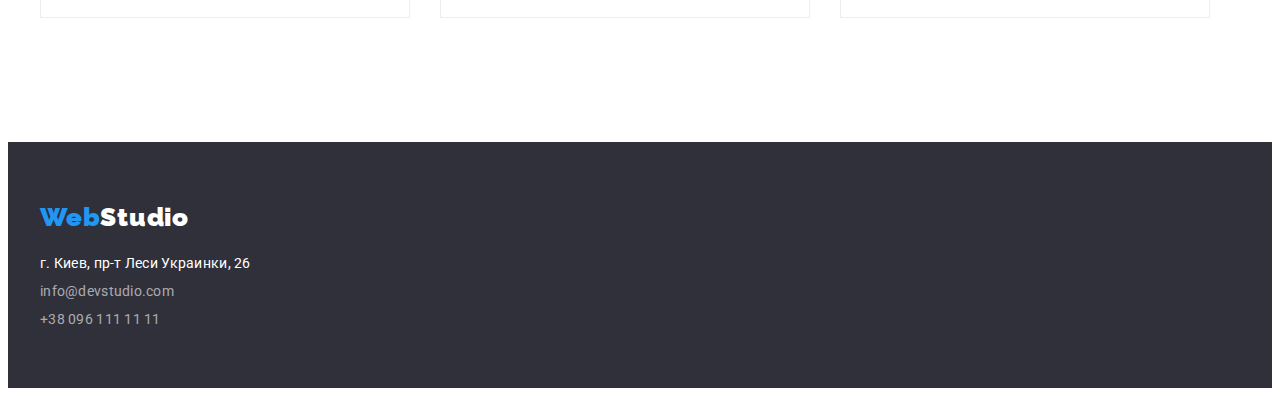
==== commit ea08aa53: "changing" ====
--- a/portfolio.html
+++ b/portfolio.html
@@ -21,8 +21,8 @@
         <nav class ="navigation">
     <a class="logo logo-f link" href="./index.html"><span class="logo-web ">Web</span>Studio </a>
     <ul class="navigation-list list">
-        <li class="navigation-item"><a class="navigation-link1 link current" href="./index.html" >Студия</a></li>
-        <li class="navigation-item"><a class="navigation-link1 link" href="./portfolio.html" >Портфолио</a></li>
+        <li class="navigation-item"><a class="navigation-link1 link" href="./index.html" >Студия</a></li>
+        <li class="navigation-item"><a class="navigation-link1 link current" href="./portfolio.html" >Портфолио</a></li>
         <li class="navigation-item" ><a class="navigation-link1 link" href="" >Контакты</a>    </li>
     </ul>
 </nav>
